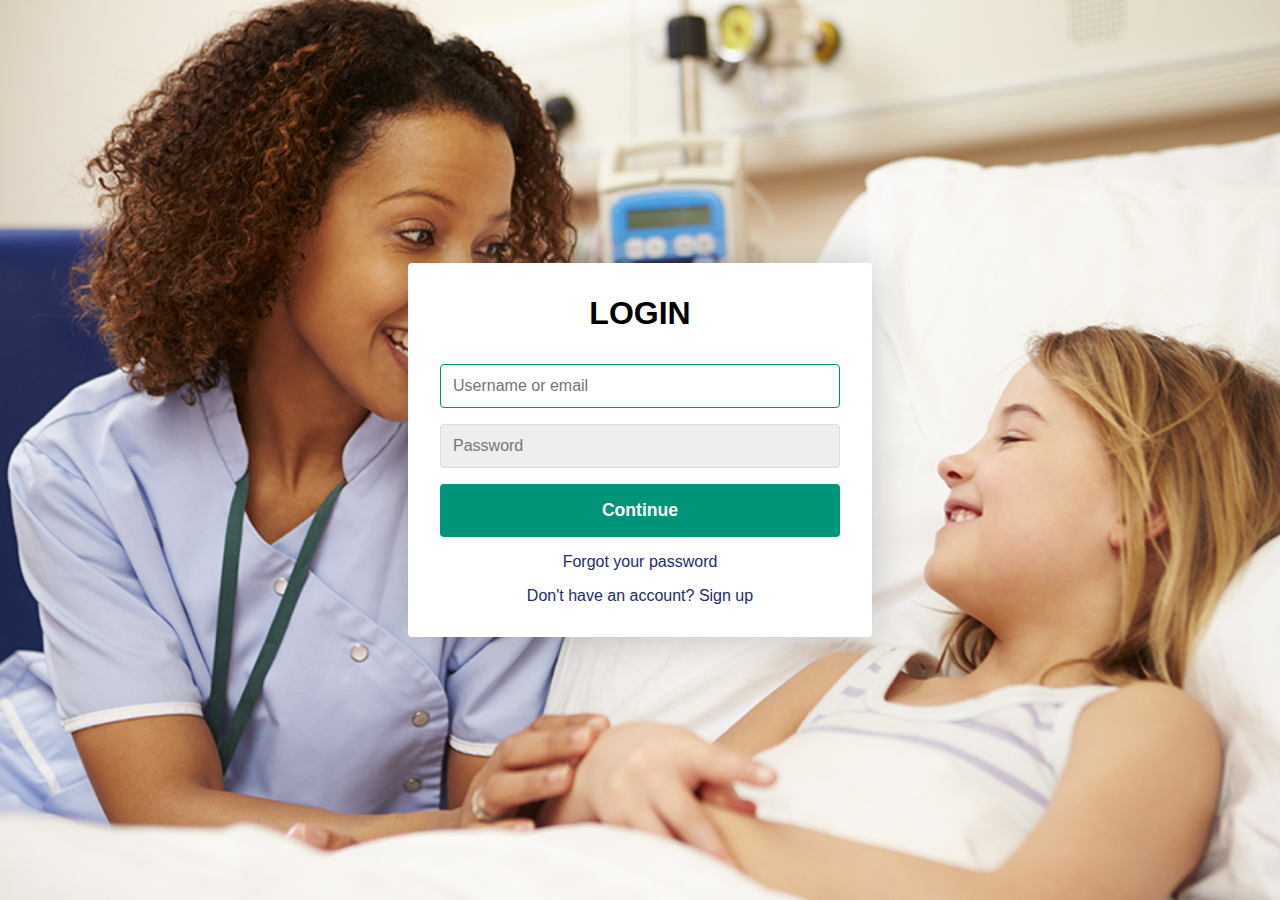
==== index1.html @ dcacf404 "first commit" ====
<!DOCTYPE html>
<html lang="en">
<head>
    <meta charset="UTF-8">
    <meta http-equiv="X-UA-Compatible" content="IE=edge">
    <meta name="viewport" content="width=device-width, initial-scale=1.0">
    <title>Document</title>
    <link rel="stylesheet" href="./index1.css">
    <link rel="preconnect" href="https://fonts.googleapis.com"><link rel="preconnect" href="https://fonts.gstatic.com" crossorigin><link href="https://fonts.googleapis.com/css2?family=Roboto:ital,wght@0,400;0,500;0,700;1,500&display=swap" rel="stylesheet">
</head>
<body>
    
    <div class="container">
        <form class="form" id="login">
            <h1 class="form__title">LOGIN</h1>

            <div class="form__message form__message--error"></div>
            
            <div class="form__input-group">
                <input type="text" class="form__input" autofocus placeholder="Username or email">
            </div>

            <div class="form__input-group">
                <input type="password" class="form__input" autofocus placeholder="Password">
            </div>

            <button class="form__button" type="submit">Continue</button>

            <p class="form__text">
                <a href="#" class="form__link">Forgot your password</a>
            </p>
            <p class="form__text">
                <a href="#" class="form__link" id="linkcreateaccount">Don't have an account? Sign up</a>
            </p>

        </form>

        <form class="form form--hidden" id="createAccount">
            <h1 class="form__title">Create Account</h1>

            <div class="form__message form__message--error"></div>
            
            <div class="form__input-group">
                <input type="text" class="form__input" autofocus placeholder="Username">
            </div>

            <div class="form__input-group">
                <input type="text" id="signupUsername" class="form__input" autofocus placeholder="Email Address">
            </div>

            <div class="form__input-group">
                <input type="password" class="form__input" autofocus placeholder="Password">
            </div>

            <div class="form__input-group">
                <input type="password" class="form__input" autofocus placeholder="Confirm Password">
            </div>

            <button class="form__button" type="submit">Continue</button>

            <p class="form__text">
                <a href="./" class="form__link" id="linklogin">Already have an Account? Sign in</a>
            </p>

        </form>
        <script src="./index1.js"></script>
    </div>
</body>
</html>
---- index1.css ----
body {
    --color-primary: #009579;
    --color-primary-dark: #007f67;
    --color-secondary: #252c6a;
    --color-error: #cc3333;
    --color-success: #4bb544;
    --border-radius: 4px;

    margin: 0;
    height: 100vh;
    display: flex;
    align-items: center;
    justify-content: center;
    font-size: 20px;
    background: url(./Healthcare.jpg);
    background-size: cover;
}

.container {
    width: 400px;
    max-width: 400px;
    margin: 1rem;
    padding: 2rem;
    box-shadow: 0 0 40px rgba(0, 0, 0, 0.2);
    border-radius: var(--border-radius);
    background: #ffffff;
}

.container,
.form__input,
.form__button {
    font: 500 1rem 'Quicksand' , sans-serif;
}

.form > *:first-child {
    margin-top: 0;
}

.form > *:last-child {
    margin-bottom: 0;
}

.form__title {
    margin-bottom: 2rem;
    text-align: center;
}

.form__message {
    text-align: center;
    margin-bottom: 1rem;
}

.form__message--success {
    color: var(--color-success);
}

.form__message--error {
    color: var(--color-error);
}

.form__input-group {
    margin-bottom: 1rem;
}

.form__input {
    display: block;
    width: 100%;
    padding: 0.75rem;
    box-sizing: border-box;
    border-radius: var(--border-radius);
    border: 1px solid #dddddd;
    outline: none;
    background: #eeeeee;
    transition: background 0.2s, border-color 0.2s;
}

.form__input:focus {
    border-color: var(--color-primary);
    background: #ffffff;
}

.form__input--error {
    color: var(--color-error);
    border-color: var(--color-error);
}

.form__input-error-message {
    margin-top: o.5rem;
    font-size: 0.85rem;
    color: var(--color-error);
}

.form__button {
    width: 100%;
    padding: 1rem 2rem;
    font-weight: bold;
    font-size: 1.1rem;
    color: #ffffff;
    border: none;
    border-radius: var(--border-radius);
    outline: none;
    cursor: pointer;
    background: var(--color-primary);
}

.form__button:hover {
    background: var(--color-primary-dark);
}

.form__button:active {
    transform: scale(0.98);
}

.form__text {
    text-align: center;
}

.form__link {
    color: var(--color-secondary);
    text-decoration: none;
    cursor: pointer;
}

.form__link:hover {
    text-decoration: underline;
}

.form--hidden {
    display: none;
}
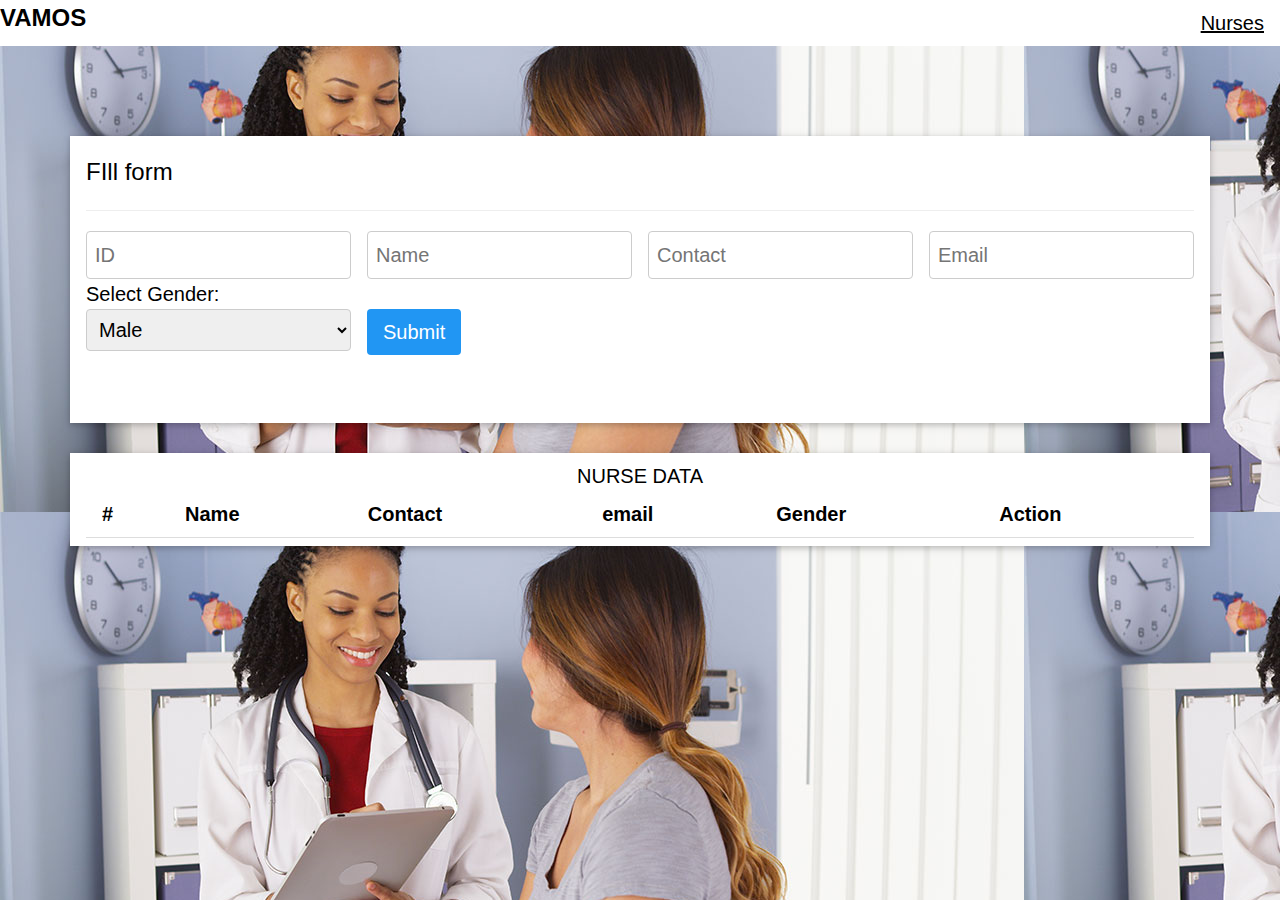
==== commit 58f4b163: "create and read nurse, finish login" ====
--- a/index1.html
+++ b/index1.html
@@ -1,69 +1,199 @@
 <!DOCTYPE html>
 <html lang="en">
-<head>
-    <meta charset="UTF-8">
-    <meta http-equiv="X-UA-Compatible" content="IE=edge">
-    <meta name="viewport" content="width=device-width, initial-scale=1.0">
+  <head>
+    <meta charset="UTF-8" />
+    <meta http-equiv="X-UA-Compatible" content="IE=edge" />
+    <meta name="viewport" content="width=device-width, initial-scale=1.0" />
     <title>Document</title>
-    <link rel="stylesheet" href="./index1.css">
-    <link rel="preconnect" href="https://fonts.googleapis.com"><link rel="preconnect" href="https://fonts.gstatic.com" crossorigin><link href="https://fonts.googleapis.com/css2?family=Roboto:ital,wght@0,400;0,500;0,700;1,500&display=swap" rel="stylesheet">
-</head>
-<body>
-    
+    <link rel="stylesheet" href="./index1.css" />
+    <link rel="preconnect" href="https://fonts.googleapis.com" />
+    <link rel="preconnect" href="https://fonts.gstatic.com" crossorigin />
+    <link
+      href="https://fonts.googleapis.com/css2?family=Roboto:ital,wght@0,400;0,500;0,700;1,500&display=swap"
+      rel="stylesheet"
+    />
+  </head>
+  <body>
     <div class="container">
-        <form class="form" id="login">
-            <h1 class="form__title">LOGIN</h1>
+      <form class="form" id="login">
+        <h1 class="form__title">LOGIN</h1>
 
-            <div class="form__message form__message--error"></div>
-            
-            <div class="form__input-group">
-                <input type="text" class="form__input" autofocus placeholder="Username or email">
-            </div>
+        <div class="form__message form__message--error"></div>
 
-            <div class="form__input-group">
-                <input type="password" class="form__input" autofocus placeholder="Password">
-            </div>
+        <div class="form__input-group">
+          <input
+            name="username"
+            type="text"
+            class="form__input"
+            autofocus
+            placeholder="Username or email"
+          />
+        </div>
 
-            <button class="form__button" type="submit">Continue</button>
+        <div class="form__input-group">
+          <input
+            type="password"
+            class="form__input"
+            name="password"
+            autofocus
+            placeholder="Password"
+          />
+        </div>
 
-            <p class="form__text">
-                <a href="#" class="form__link">Forgot your password</a>
-            </p>
-            <p class="form__text">
-                <a href="#" class="form__link" id="linkcreateaccount">Don't have an account? Sign up</a>
-            </p>
+        <button class="form__button" id="loginBtn" type="submit">
+          Continue
+        </button>
 
-        </form>
+        <p class="form__text">
+          <a href="#" class="form__link">Forgot your password</a>
+        </p>
+        <p class="form__text">
+          <a href="#" class="form__link" id="linkcreateaccount"
+            >Don't have an account? Sign up</a
+          >
+        </p>
+      </form>
 
-        <form class="form form--hidden" id="createAccount">
-            <h1 class="form__title">Create Account</h1>
+      <form class="form form--hidden" id="createAccount">
+        <h1 class="form__title">Create Account</h1>
 
-            <div class="form__message form__message--error"></div>
-            
-            <div class="form__input-group">
-                <input type="text" class="form__input" autofocus placeholder="Username">
-            </div>
+        <div class="form__message form__message--error"></div>
 
-            <div class="form__input-group">
-                <input type="text" id="signupUsername" class="form__input" autofocus placeholder="Email Address">
-            </div>
+        <div class="form__input-group">
+          <input
+            type="text"
+            class="form__input"
+            name="username"
+            autofocus
+            placeholder="Username"
+          />
+        </div>
 
-            <div class="form__input-group">
-                <input type="password" class="form__input" autofocus placeholder="Password">
-            </div>
+        <div class="form__input-group">
+          <input
+            type="text"
+            id="signupUsername"
+            name="email"
+            class="form__input"
+            autofocus
+            placeholder="Email Address"
+          />
+        </div>
 
-            <div class="form__input-group">
-                <input type="password" class="form__input" autofocus placeholder="Confirm Password">
-            </div>
+        <div class="form__input-group">
+          <input
+            type="password"
+            class="form__input"
+            name="password"
+            autofocus
+            placeholder="Password"
+          />
+        </div>
 
-            <button class="form__button" type="submit">Continue</button>
+        <div class="form__input-group">
+          <input
+            type="password"
+            name="confirmPassword"
+            class="form__input"
+            autofocus
+            placeholder="Confirm Password"
+          />
+        </div>
 
-            <p class="form__text">
-                <a href="./" class="form__link" id="linklogin">Already have an Account? Sign in</a>
-            </p>
+        <button id="continueBtn" class="form__button" type="submit">
+          Continue
+        </button>
 
-        </form>
-        <script src="./index1.js"></script>
+        <p class="form__text">
+          <a href="./" class="form__link" id="linklogin"
+            >Already have an Account? Sign in</a
+          >
+        </p>
+      </form>
+      <script>
+        if (window.sessionStorage.vamosUser !== "") {
+          window.location.href = "./nurses.html";
+        }
+        document
+          .getElementById("linkcreateaccount")
+          .addEventListener("click", () => {
+            document.getElementById("createAccount").style.display = "block";
+          });
+
+        document
+          .getElementById("continueBtn")
+          .addEventListener("click", (e) => {
+            e.preventDefault();
+            // console.log(document.forms["createAccount"]);
+            let user = new User(
+              document.forms["createAccount"]["username"].value,
+              document.forms["createAccount"]["email"].value,
+              document.forms["createAccount"]["password"].value
+            );
+            if (
+              user.email == "" ||
+              user.password == "" ||
+              user.username == ""
+            ) {
+              alert("please fill in all the fields");
+              return;
+            }
+
+            if (
+              user.password !==
+              document.forms["createAccount"]["confirmPassword"].value
+            ) {
+              alert("please confirm password to continue");
+              return;
+            }
+
+            var qusers = JSON.parse(window.localStorage.getItem("users"));
+            if (qusers == null) {
+              qusers = new Array();
+            }
+            if (
+              qusers.filter((quser) => quser.email == user.email).length > 0
+            ) {
+              alert("email entered allready exist");
+              return;
+            }
+            qusers.push(user);
+            window.localStorage.setItem("users", JSON.stringify(qusers));
+            alert("registered successfully");
+          });
+
+        class User {
+          constructor(username, email, password) {
+            (this.username = username),
+              (this.password = password),
+              (this.email = email);
+          }
+        }
+
+        document.getElementById("loginBtn").addEventListener("click", (e) => {
+          e.preventDefault();
+          let username = document.forms["login"]["username"].value;
+          let password = document.forms["login"]["password"].value;
+          if (username == "" || password == "") {
+            alert("please fill in all the fields");
+            return;
+          }
+          let qusers = JSON.parse(window.localStorage.getItem("users"));
+          let filteredUser = qusers.filter((quser) => quser.email == username);
+          if (filteredUser.length > 0) {
+            if (filteredUser[0].password == password) {
+              window.sessionStorage.setItem("vamosUser", username);
+              window.sessionStorage.setItem("vamosPassword", password);
+              alert("logged in, redirecting...");
+              window.location.href = "./nurses.html";
+            } else {
+              alert("incorrect password");
+            }
+          } else {
+            alert("this username was not found");
+          }
+        });
+      </script>
     </div>
-</body>
-</html>+  </body>
+</html>
